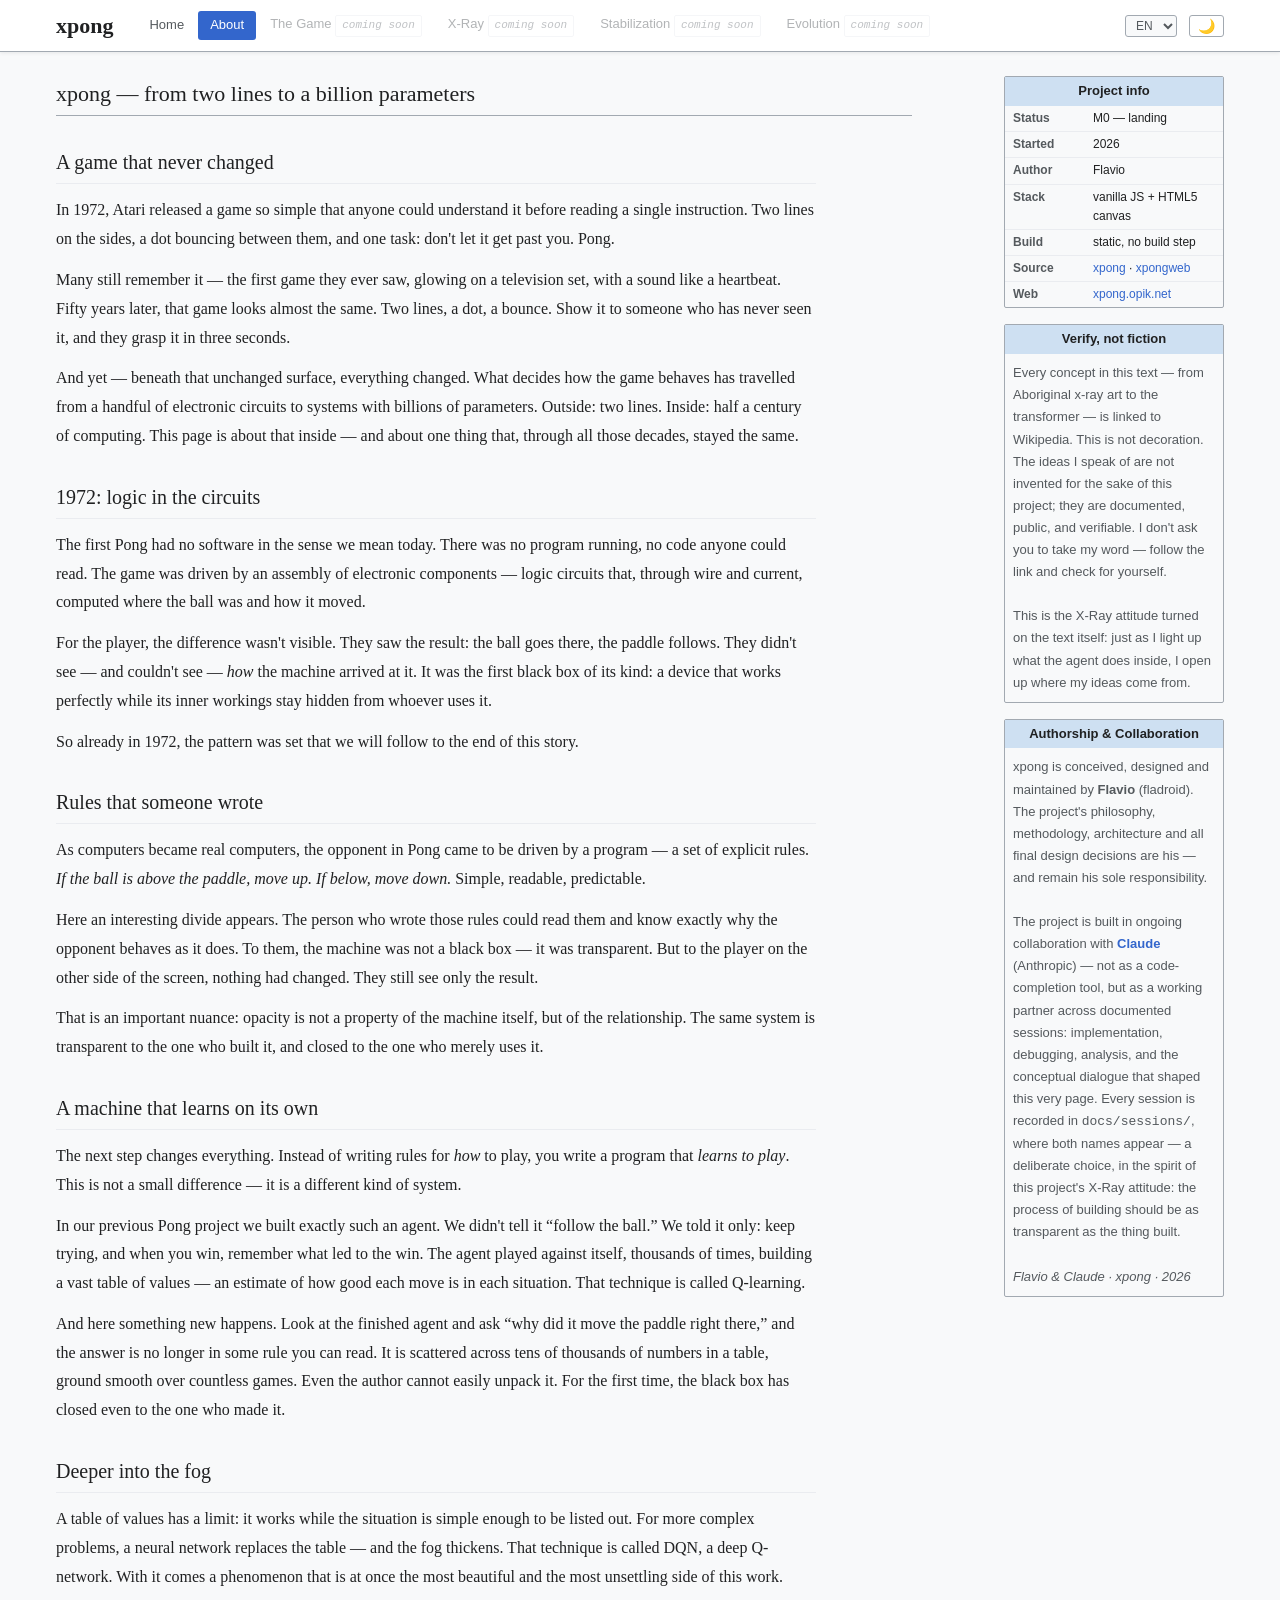
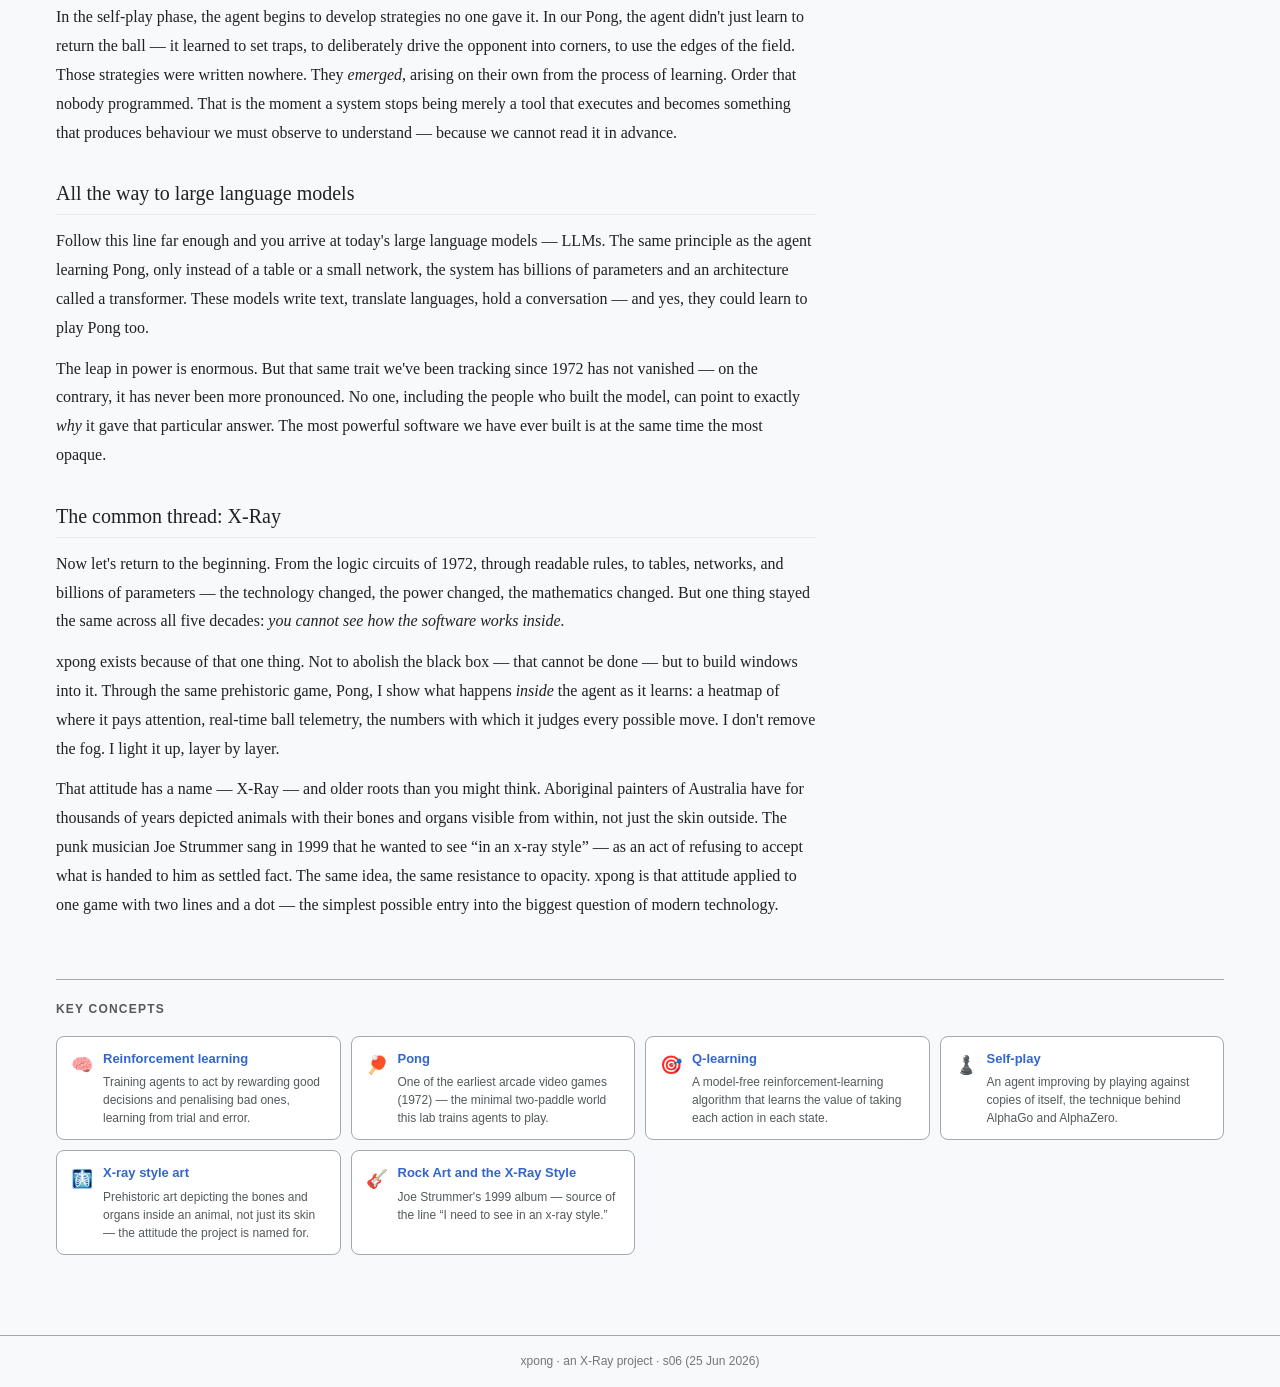
==== about.html @ b82e9281 "s06: About stranica (esej Pong->LLM + sidebar, Key Concepts), 5 jezika; footer bez F&C" ====
<!DOCTYPE html>
<html lang="en">
<head>
  <meta charset="utf-8">
  <meta name="viewport" content="width=device-width, initial-scale=1">
  <title>About — xpong</title>
  <link rel="stylesheet" href="xpong.css">
</head>
<body data-page="about">
  <header id="xp-header"></header>

  <div id="xp-page">
    <div id="about-layout">

      <!-- MAIN PROSE -->
      <div>
        <h1 class="xp-section-title" data-i18n="ab_title"></h1>
        <div class="xp-prose">
          <h2 data-i18n="ab_h1"></h2>
          <p data-i18n-html="ab_p1a"></p>
          <p data-i18n-html="ab_p1b"></p>
          <p data-i18n-html="ab_p1c"></p>

          <h2 data-i18n="ab_h2"></h2>
          <p data-i18n-html="ab_p2a"></p>
          <p data-i18n-html="ab_p2b"></p>
          <p data-i18n-html="ab_p2c"></p>

          <h2 data-i18n="ab_h3"></h2>
          <p data-i18n-html="ab_p3a"></p>
          <p data-i18n-html="ab_p3b"></p>
          <p data-i18n-html="ab_p3c"></p>

          <h2 data-i18n="ab_h4"></h2>
          <p data-i18n-html="ab_p4a"></p>
          <p data-i18n-html="ab_p4b"></p>
          <p data-i18n-html="ab_p4c"></p>

          <h2 data-i18n="ab_h5"></h2>
          <p data-i18n-html="ab_p5a"></p>
          <p data-i18n-html="ab_p5b"></p>

          <h2 data-i18n="ab_h6"></h2>
          <p data-i18n-html="ab_p6a"></p>
          <p data-i18n-html="ab_p6b"></p>

          <h2 data-i18n="ab_h7"></h2>
          <p data-i18n-html="ab_p7a"></p>
          <p data-i18n-html="ab_p7b"></p>
          <p data-i18n-html="ab_p7c"></p>
        </div>
      </div>

      <!-- SIDEBAR -->
      <aside>
        <div class="xp-infobox">
          <div class="xp-infobox-title" data-i18n="ab_side_project"></div>
          <table>
            <tr><td data-i18n="ab_side_status"></td><td data-i18n="ab_side_status_v"></td></tr>
            <tr><td>Started</td><td>2026</td></tr>
            <tr><td>Author</td><td>Flavio</td></tr>
            <tr><td>Stack</td><td>vanilla JS + HTML5 canvas</td></tr>
            <tr><td data-i18n="ab_side_build"></td><td data-i18n="ab_side_build_v"></td></tr>
            <tr><td>Source</td><td><a href="https://github.com/fladroid/xpong" target="_blank" rel="noopener">xpong</a> · <a href="https://github.com/fladroid/xpongweb" target="_blank" rel="noopener">xpongweb</a></td></tr>
            <tr><td>Web</td><td><a href="https://xpong.opik.net" target="_blank" rel="noopener">xpong.opik.net</a></td></tr>
          </table>
        </div>

        <div class="xp-infobox">
          <div class="xp-infobox-title" data-i18n="ab_side_verify"></div>
          <p class="xp-infobox-text" data-i18n-html="ab_side_verify_text"></p>
        </div>

        <div class="xp-infobox">
          <div class="xp-infobox-title" data-i18n="ab_side_auth"></div>
          <p class="xp-infobox-text" data-i18n-html="ab_side_auth_text"></p>
        </div>
      </aside>

    </div>
  </div>

  <footer id="xp-footer"></footer>
  <script src="app.js"></script>
</body>
</html>
---- xpong.css ----
/* ============================================================
   xpong — Shared Stylesheet
   Light (default) + Dark mode via [data-theme="dark"]
   ============================================================ */

*, *::before, *::after { box-sizing: border-box; margin: 0; padding: 0; }

/* --- CSS varijable --- */
:root {
  --bg:           #f8f9fa;
  --surface:      #ffffff;
  --border:       #a2a9b1;
  --border-light: #eaecf0;
  --text:         #202122;
  --text-muted:   #54595d;
  --text-light:   #72777d;
  --link:         #3366cc;
  --link-hover:   #6a8fd8;
  --accent:       #3366cc;
  --header-bg:    #ffffff;
  --toc-bg:       #f8f9fa;
  --infobox-head: #cee0f2;
  --badge-bg:     #eaecf0;
  --font-serif:   'Linux Libertine','Georgia','Times New Roman',serif;
  --font-sans:    'Linux Biolinum','Helvetica Neue',Arial,sans-serif;
  --font-mono:    'Courier New',monospace;
  --shadow:       0 1px 4px rgba(0,0,0,0.08);
}

[data-theme="dark"] {
  --bg:           #18191a;
  --surface:      #242526;
  --border:       #3a3b3c;
  --border-light: #2d2e2f;
  --text:         #e4e6ea;
  --text-muted:   #b0b3b8;
  --text-light:   #8a8d91;
  --link:         #7aabf7;
  --link-hover:   #aac8ff;
  --accent:       #7aabf7;
  --header-bg:    #242526;
  --toc-bg:       #1e1f20;
  --infobox-head: #2a3a5a;
  --badge-bg:     #3a3b3c;
  --shadow:       0 1px 4px rgba(0,0,0,0.4);
}

/* --- Base --- */
html { scroll-behavior: smooth; }
body {
  background: var(--bg);
  color: var(--text);
  font-family: var(--font-sans);
  font-size: 14px;
  line-height: 1.6;
  transition: background .2s, color .2s;
}
a { color: var(--link); text-decoration: none; }
a:hover { text-decoration: underline; color: var(--link-hover); }

/* --- Header --- */
#xp-header {
  background: var(--header-bg);
  border-bottom: 1px solid var(--border);
  padding: 8px 0;
  position: sticky;
  top: 0;
  z-index: 100;
  box-shadow: var(--shadow);
  transition: background .2s, border-color .2s;
}
#xp-header-inner {
  max-width: 1200px;
  margin: 0 auto;
  padding: 0 16px;
  display: flex;
  align-items: center;
  gap: 0;
}

/* Logo */
#xp-logo {
  font-family: var(--font-serif);
  font-size: 22px;
  font-weight: bold;
  color: var(--text);
  text-decoration: none;
  white-space: nowrap;
  margin-right: 24px;
}
#xp-logo span { color: var(--accent); }
#xp-logo:hover { text-decoration: none; }

/* Nav */
#xp-nav {
  display: flex;
  align-items: center;
  gap: 2px;
  flex: 1;
}
.xp-nav-link {
  padding: 4px 12px;
  border-radius: 3px;
  font-size: 13px;
  color: var(--text-muted);
  transition: background .15s, color .15s;
  white-space: nowrap;
}
.xp-nav-link:hover {
  background: var(--border-light);
  color: var(--text);
  text-decoration: none;
}
.xp-nav-link.active {
  background: var(--accent);
  color: #fff;
}

/* Header controls — desna strana */
#xp-header-controls {
  display: flex;
  align-items: center;
  gap: 12px;
  margin-left: auto;
}

/* Burger (mobile only) */
#xp-burger {
  display: none;
  background: none;
  border: 1px solid var(--border);
  border-radius: 3px;
  color: var(--text);
  font-size: 18px;
  padding: 2px 8px;
  cursor: pointer;
}

/* UI language dropdown */
#xp-lang-select {
  background: var(--bg);
  border: 1px solid var(--border);
  border-radius: 3px;
  padding: 2px 6px;
  font-size: 12px;
  color: var(--text-muted);
  cursor: pointer;
  outline: none;
}
#xp-lang-select:hover { border-color: var(--accent); }
#xp-lang-select:focus { border-color: var(--accent); }

/* Dark mode toggle */
#xp-theme-toggle {
  background: none;
  border: 1px solid var(--border);
  border-radius: 3px;
  padding: 3px 8px;
  cursor: pointer;
  font-size: 14px;
  color: var(--text-muted);
  transition: background .15s;
  line-height: 1;
}
#xp-theme-toggle:hover { background: var(--border-light); }

/* --- Page wrapper --- */
#xp-page {
  max-width: 1200px;
  margin: 0 auto;
  padding: 24px 16px;
}

/* --- Footer --- */
#xp-footer {
  border-top: 1px solid var(--border);
  background: var(--toc-bg);
  padding: 16px 0;
  margin-top: 48px;
  font-size: 12px;
  color: var(--text-light);
  text-align: center;
}
#xp-footer a { color: var(--text-light); }
#xp-footer a:hover { color: var(--link); }

.xp-prose pre { overflow-x: auto; }

/* --- Sidebar layout (za reader) --- */
.xp-layout-sidebar {
  display: grid;
  grid-template-columns: 220px 1fr;
  gap: 24px;
}

/* --- Surface box (sidebar, infobox...) --- */
.xp-box {
  background: var(--surface);
  border: 1px solid var(--border);
  border-radius: 2px;
  margin-bottom: 16px;
  overflow: hidden;
  transition: background .2s, border-color .2s;
}
.xp-box-title {
  background: var(--toc-bg);
  border-bottom: 1px solid var(--border);
  padding: 6px 12px;
  font-weight: bold;
  font-size: 13px;
  color: var(--text);
}
.xp-box-body { padding: 10px 12px; }

/* --- Main content panel --- */
.xp-main {
  min-width: 0;
  background: var(--surface);
  border: 1px solid var(--border);
  border-radius: 2px;
  padding: 24px 32px;
  transition: background .2s, border-color .2s;
}

/* --- Toggle switch --- */
.xp-toggle-wrap { display: flex; align-items: center; gap: 8px; font-size: 13px; }
.xp-toggle { position: relative; width: 36px; height: 18px; cursor: pointer; flex-shrink: 0; }
.xp-toggle input { opacity: 0; width: 0; height: 0; }
.xp-toggle-slider {
  position: absolute; inset: 0;
  background: var(--border);
  border-radius: 18px;
  transition: .2s;
}
.xp-toggle-slider::before {
  content: '';
  position: absolute;
  width: 12px; height: 12px;
  left: 3px; top: 3px;
  background: #fff;
  border-radius: 50%;
  transition: .2s;
}
.xp-toggle input:checked + .xp-toggle-slider { background: var(--accent); }
.xp-toggle input:checked + .xp-toggle-slider::before { transform: translateX(18px); }

/* --- Infobox (Wikipedia stil) --- */
.xp-infobox {
  float: right;
  clear: right;
  margin: 0 0 16px 24px;
  background: var(--toc-bg);
  border: 1px solid var(--border);
  border-radius: 2px;
  font-size: 12px;
  width: 220px;
}
.xp-infobox-title {
  background: var(--infobox-head);
  text-align: center;
  font-weight: bold;
  padding: 4px 8px;
  font-size: 13px;
}
.xp-infobox table { width: 100%; border-collapse: collapse; }
.xp-infobox td { padding: 3px 8px; vertical-align: top; }
.xp-infobox td:first-child { font-weight: bold; color: var(--text-muted); width: 80px; }
.xp-infobox tr { border-bottom: 1px solid var(--border-light); }
.xp-infobox tr:last-child { border-bottom: none; }

/* --- Badge --- */
.xp-badge {
  display: inline-block;
  background: var(--badge-bg);
  color: var(--text-muted);
  font-size: 11px;
  font-family: var(--font-mono);
  padding: 1px 6px;
  border-radius: 2px;
  border: 1px solid var(--border-light);
}
.xp-badge-coming-soon {
  background: none;
  color: var(--text-light);
  border-color: var(--border-light);
  font-style: italic;
}

/* --- Buttons --- */
.xp-btn {
  display: inline-block;
  padding: 5px 14px;
  border-radius: 3px;
  border: 1px solid var(--border);
  font-size: 13px;
  cursor: pointer;
  background: var(--surface);
  color: var(--text);
  transition: background .15s;
  text-decoration: none;
}
.xp-btn:hover { background: var(--border-light); text-decoration: none; }
.xp-btn-primary {
  background: var(--accent);
  color: #fff;
  border-color: var(--accent);
}
.xp-btn-primary:hover { opacity: 0.9; background: var(--accent); color: #fff; }
.xp-btn-disabled {
  opacity: 0.45;
  cursor: not-allowed;
  pointer-events: none;
}

/* --- Hero (landing page) --- */
.xp-hero {
  text-align: center;
  padding: 56px 24px 48px;
  border-bottom: 1px solid var(--border-light);
  margin-bottom: 40px;
}
.xp-hero-logo {
  font-family: var(--font-serif);
  font-size: 52px;
  font-weight: bold;
  color: var(--text);
  margin-bottom: 8px;
  letter-spacing: -1px;
  display: flex;
  align-items: center;
  justify-content: center;
  gap: 16px;
}
.xp-hero-icon { width: 64px; height: 64px; flex-shrink: 0; }
.xp-hero-logo span { color: var(--accent); }
.xp-hero-lab {
  font-size: 12px;
  font-weight: 600;
  letter-spacing: 2px;
  text-transform: uppercase;
  color: var(--accent);
  margin-bottom: 14px;
}
.xp-hero-tagline {
  font-size: 16px;
  color: var(--text-muted);
  margin-bottom: 32px;
  font-style: italic;
}
.xp-hero-desc {
  max-width: 680px;
  margin: 0 auto 36px;
  font-size: 15px;
  line-height: 1.8;
  color: var(--text);
  font-family: var(--font-serif);
}
.xp-hero-actions {
  display: flex;
  justify-content: center;
  gap: 12px;
  flex-wrap: wrap;
}

/* --- Cards (books.html) --- */
.xp-cards {
  display: grid;
  grid-template-columns: repeat(auto-fill, minmax(280px, 1fr));
  gap: 20px;
  margin-top: 24px;
}
.xp-card {
  background: var(--surface);
  border: 1px solid var(--border);
  border-radius: 3px;
  overflow: hidden;
  transition: box-shadow .15s, background .2s;
}
.xp-card:hover { box-shadow: 0 2px 8px rgba(0,0,0,0.12); }
.xp-card-head {
  background: var(--toc-bg);
  border-bottom: 1px solid var(--border);
  padding: 10px 14px;
}
.xp-card-title {
  font-family: var(--font-serif);
  font-size: 16px;
  font-weight: bold;
  color: var(--text);
  margin-bottom: 2px;
}
.xp-card-author { font-size: 12px; color: var(--text-muted); }
.xp-card-body { padding: 12px 14px; }
.xp-card-meta { font-size: 12px; color: var(--text-light); margin-bottom: 10px; }
.xp-card-langs {
  display: flex;
  flex-wrap: wrap;
  gap: 4px;
  margin-bottom: 14px;
}
.xp-card-actions {
  display: flex;
  flex-wrap: wrap;
  gap: 6px;
  border-top: 1px solid var(--border-light);
  padding-top: 10px;
}

/* --- Section headings --- */
#about-layout { display: grid; grid-template-columns: 1fr 280px; gap: 32px; align-items: start; }
.xp-infobox-text { font-size: 13px; line-height: 1.7; color: var(--text-muted); margin: 0; padding: 8px; }

.xp-section-title {
  font-family: var(--font-serif);
  font-size: 22px;
  font-weight: normal;
  border-bottom: 1px solid var(--border);
  padding-bottom: 4px;
  margin-bottom: 16px;
  color: var(--text);
}
.xp-section-subtitle {
  font-size: 13px;
  color: var(--text-muted);
  margin-top: -12px;
  margin-bottom: 20px;
}

/* --- Prose (about.html) --- */
.xp-prose {
  font-family: var(--font-serif);
  font-size: 16px;
  line-height: 1.8;
  color: var(--text);
  max-width: 760px;
}
.xp-prose h2 {
  font-size: 20px;
  font-weight: normal;
  border-bottom: 1px solid var(--border-light);
  padding-bottom: 3px;
  margin: 28px 0 12px;
}
.xp-prose h3 {
  font-size: 16px;
  font-weight: bold;
  margin: 20px 0 8px;
}
.xp-prose p { margin-bottom: 12px; }
.xp-prose code {
  font-family: var(--font-mono);
  font-size: 13px;
  background: var(--toc-bg);
  border: 1px solid var(--border-light);
  padding: 0 4px;
  border-radius: 2px;
}
.xp-prose pre {
  background: var(--toc-bg);
  border: 1px solid var(--border);
  border-radius: 2px;
  padding: 12px 16px;
  overflow-x: auto;
  margin-bottom: 16px;
}
.xp-prose pre code { background: none; border: none; padding: 0; }
.xp-prose table { border-collapse: collapse; width: 100%; margin-bottom: 16px; font-size: 14px; }
.xp-prose th { background: var(--toc-bg); text-align: left; padding: 6px 10px; border: 1px solid var(--border); }
.xp-prose td { padding: 5px 10px; border: 1px solid var(--border-light); }

/* --- Stats (stats.html) --- */
.xp-stats-grid {
  display: grid;
  grid-template-columns: repeat(auto-fill, minmax(200px, 1fr));
  gap: 16px;
  margin-bottom: 32px;
}
.xp-stat-card {
  background: var(--surface);
  border: 1px solid var(--border);
  border-radius: 2px;
  padding: 16px;
  text-align: center;
}
.xp-stat-number {
  font-family: var(--font-serif);
  font-size: 36px;
  font-weight: bold;
  color: var(--accent);
  line-height: 1.1;
}
.xp-stat-label {
  font-size: 12px;
  color: var(--text-muted);
  margin-top: 4px;
}

/* --- Loading / empty states --- */
.xp-loading {
  text-align: center;
  padding: 60px 0;
  color: var(--text-muted);
  font-size: 16px;
}


/* --- Key Concepts --- */
#xp-key-concepts {
  max-width: 1200px;
  margin: 0 auto;
  padding: 24px 16px 32px;
}
.xp-concepts-title {
  font-size: 12px;
  font-weight: 700;
  letter-spacing: 0.1em;
  text-transform: uppercase;
  color: var(--text-muted);
  border-top: 1px solid var(--border);
  padding-top: 20px;
  margin-bottom: 16px;
}
.xp-concepts-grid {
  display: grid;
  grid-template-columns: repeat(auto-fill, minmax(260px, 1fr));
  gap: 10px;
}
.xp-concept-card {
  display: flex;
  align-items: flex-start;
  gap: 10px;
  background: var(--surface);
  border: 1px solid var(--border);
  border-radius: 8px;
  padding: 12px 14px;
}
.xp-concept-icon { font-size: 18px; flex-shrink: 0; margin-top: 2px; }
.xp-concept-body { display: flex; flex-direction: column; gap: 4px; }
.xp-concept-name {
  font-weight: 600;
  font-size: 13px;
  color: var(--link);
  text-decoration: none;
}
.xp-concept-name:hover { text-decoration: underline; color: var(--link-hover); }
.xp-concept-desc { font-size: 12px; color: var(--text-muted); line-height: 1.5; }

/* --- Responsive --- */
@media (max-width: 700px) {
  .xp-layout-sidebar { grid-template-columns: 1fr; }
  #about-layout { grid-template-columns: 1fr !important; }
  .xp-prose table { display: block; overflow-x: auto; }
  .xp-main { padding: 16px; }
  .xp-hero-logo { font-size: 36px; }
  .xp-hero { padding: 32px 16px 28px; }
  #xp-nav { display: none; }
  #xp-burger { display: block; padding: 4px 12px; font-size: 20px; }
  #xp-logo { font-size: 17px; margin-right: 8px; }
  #xp-lang-select { font-size: 11px; }
  #xp-header-controls { gap: 5px; }
  #xp-header-inner { padding: 0 8px; }
  #xp-nav.open {
    display: flex;
    flex-direction: column;
    position: absolute;
    top: 100%;
    left: 0;
    right: 0;
    background: var(--header-bg);
    border-bottom: 1px solid var(--border);
    box-shadow: var(--shadow);
    padding: 8px 16px;
    gap: 4px;
  }
  #xp-nav.open .xp-nav-link { padding: 10px 12px; font-size: 15px; }
  #xp-header-inner { position: relative; }
}
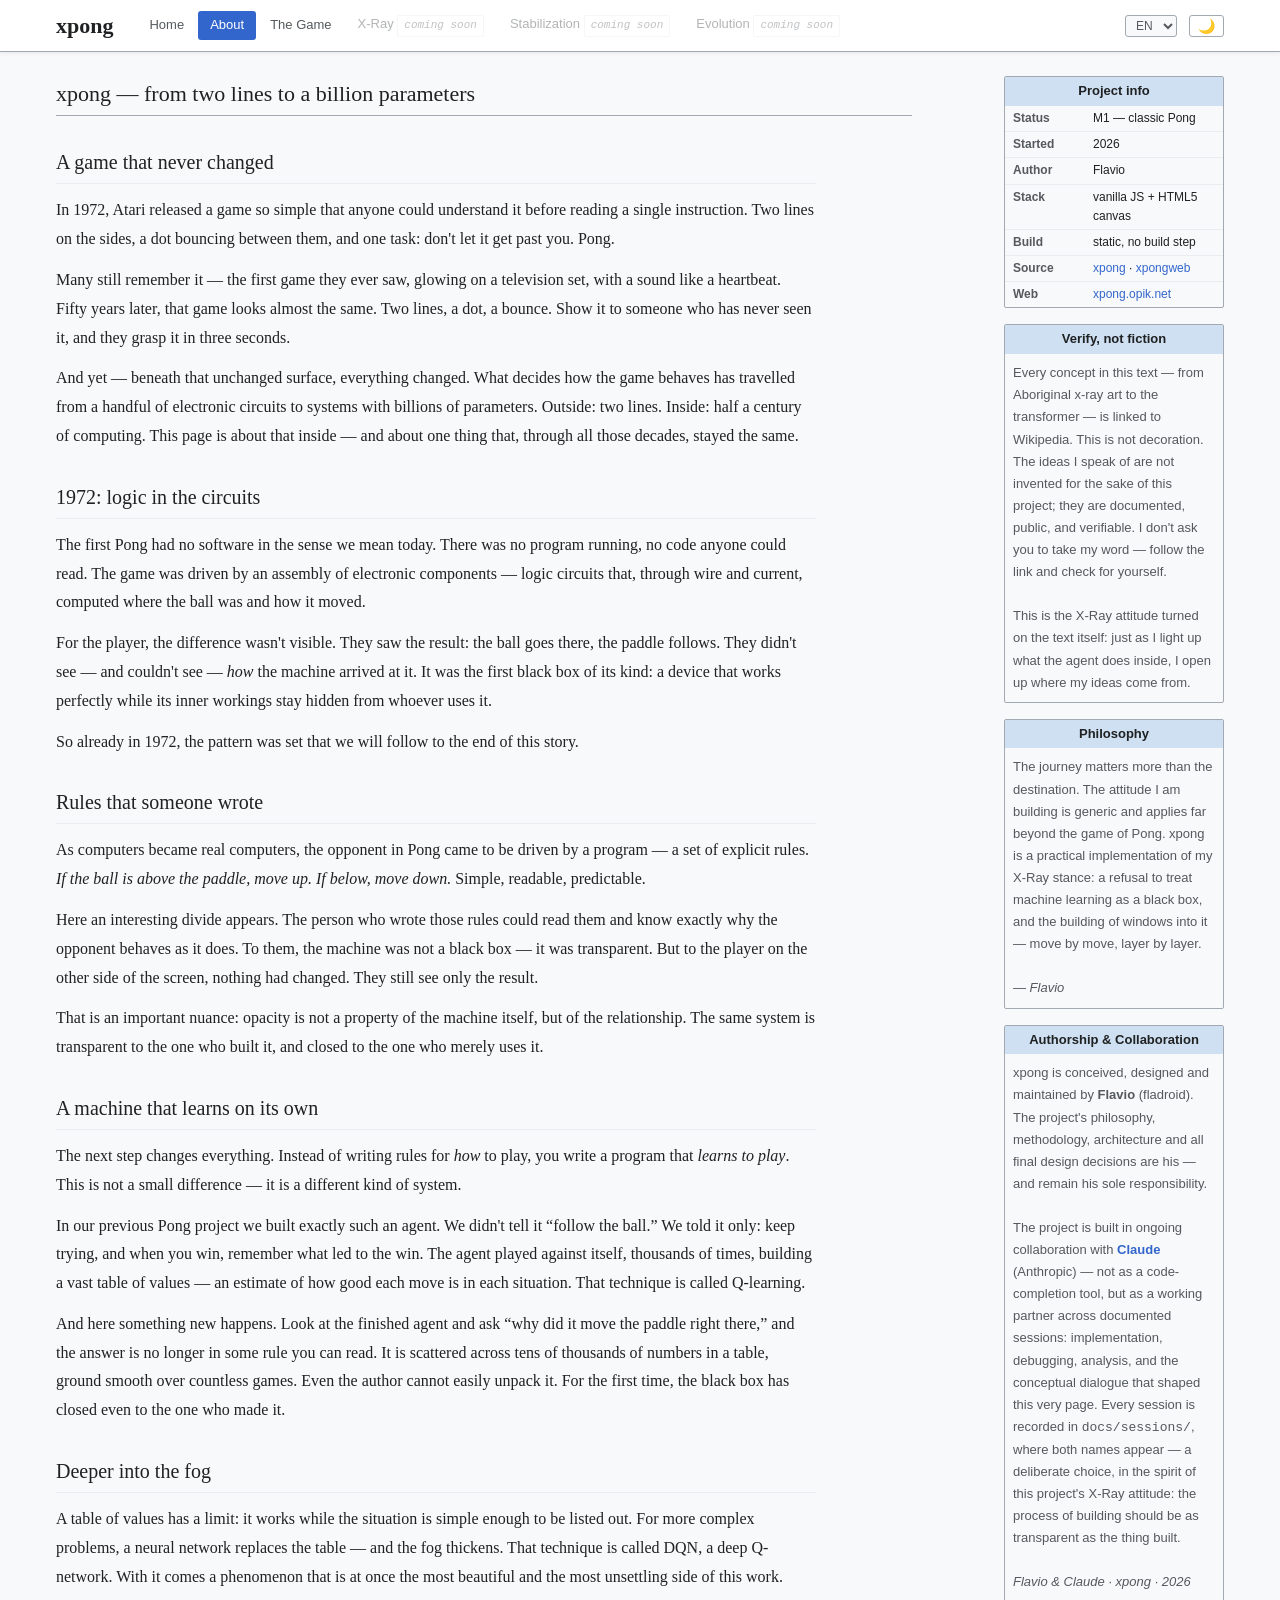
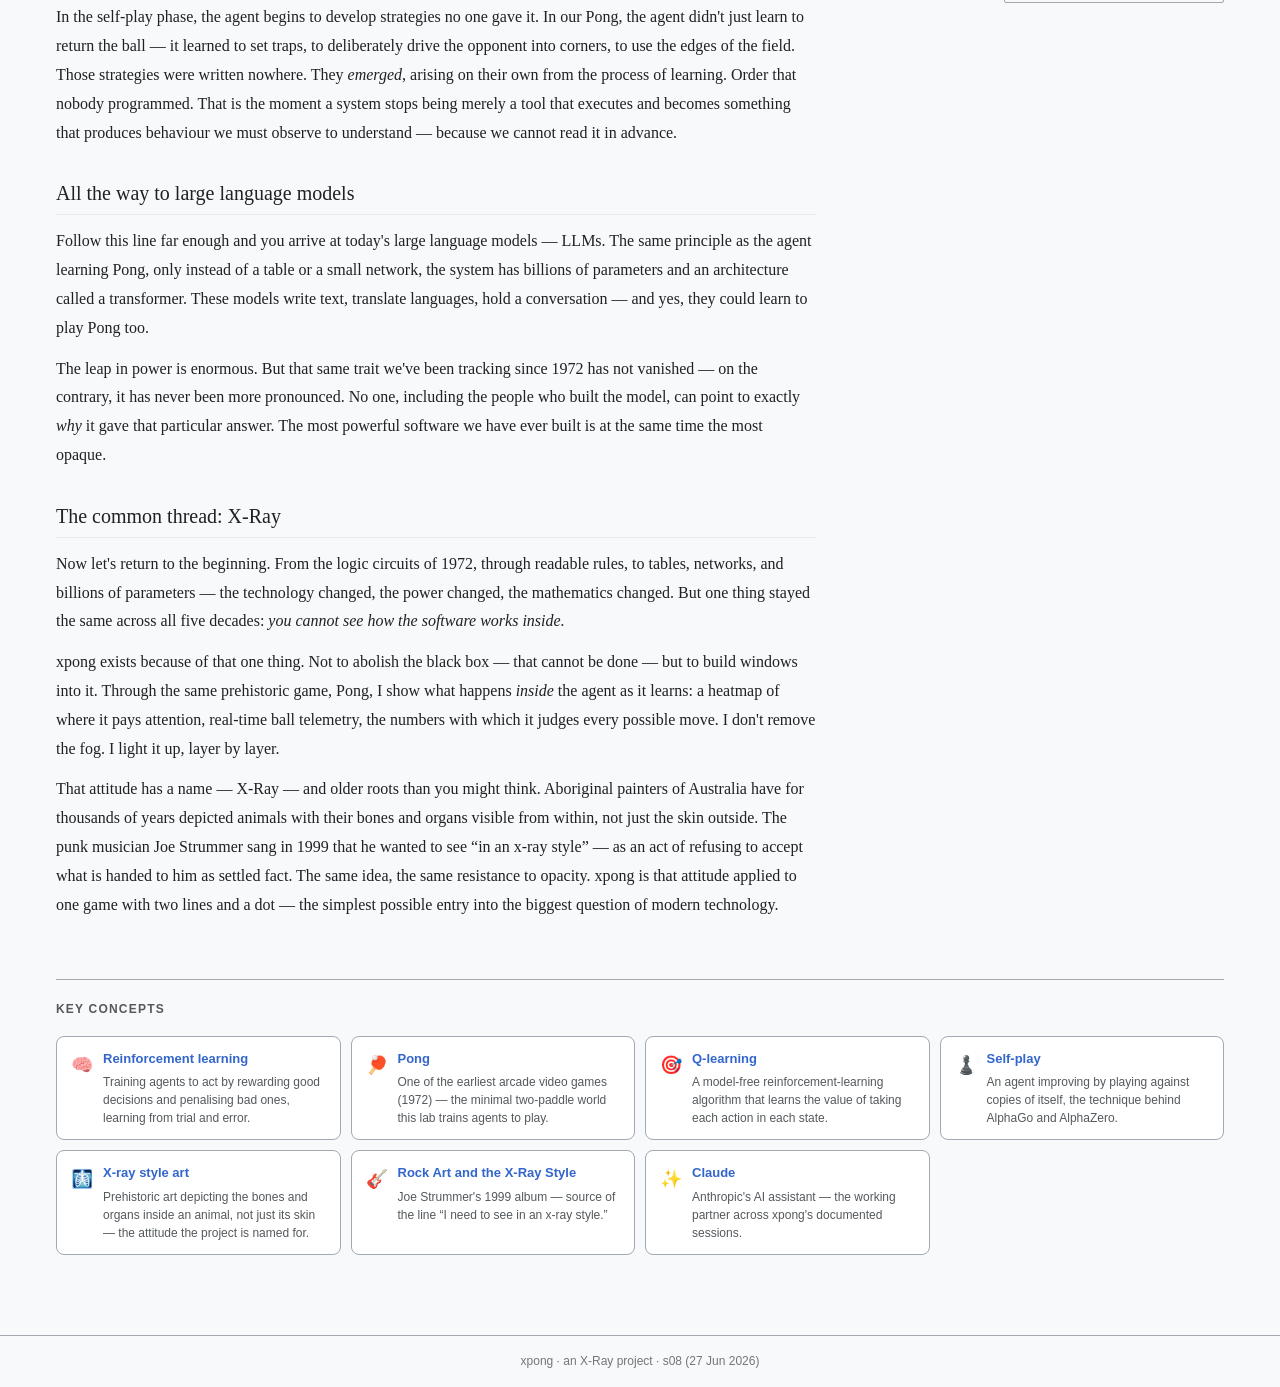
==== commit 05794692: "s08: About dopune — Filozofija sidebar box (5 jezika, jednina), Claude Key Concept kartica (✨, Claud" ====
--- a/about.html
+++ b/about.html
@@ -72,6 +72,10 @@
         </div>
 
         <div class="xp-infobox">
+          <div class="xp-infobox-title" data-i18n="ab_side_phil"></div>
+          <p class="xp-infobox-text" data-i18n-html="ab_side_phil_text"></p>
+        </div>
+        <div class="xp-infobox">
           <div class="xp-infobox-title" data-i18n="ab_side_auth"></div>
           <p class="xp-infobox-text" data-i18n-html="ab_side_auth_text"></p>
         </div>
--- a/xpong.css
+++ b/xpong.css
@@ -575,3 +575,129 @@
   #xp-nav.open .xp-nav-link { padding: 10px 12px; font-size: 15px; }
   #xp-header-inner { position: relative; }
 }
+
+/* --- M1: Pong game --- */
+.xp-game-wrap {
+  max-width: 900px;
+  margin: 0 auto;
+}
+.xp-game-scorebar {
+  display: flex;
+  align-items: center;
+  justify-content: center;
+  gap: 32px;
+  margin: 8px 0 16px;
+  font-family: var(--font-mono);
+}
+.xp-game-score {
+  font-size: 48px;
+  font-weight: bold;
+  color: var(--text);
+  min-width: 60px;
+  text-align: center;
+  line-height: 1;
+}
+.xp-game-score-label {
+  display: block;
+  font-family: var(--font-sans);
+  font-size: 12px;
+  font-weight: normal;
+  color: var(--text-muted);
+  text-transform: uppercase;
+  letter-spacing: 1px;
+  margin-bottom: 4px;
+}
+.xp-game-score-sep {
+  font-size: 32px;
+  color: var(--text-light);
+}
+.xp-game-canvas-box {
+  border: 2px solid var(--border);
+  border-radius: 6px;
+  overflow: hidden;
+  background: var(--surface);
+  line-height: 0;
+}
+#xp-game {
+  display: block;
+  touch-action: none;
+  width: 100%;
+  height: auto;
+}
+.xp-game-status {
+  text-align: center;
+  min-height: 22px;
+  margin: 12px 0;
+  color: var(--text-muted);
+  font-size: 14px;
+}
+.xp-game-controls {
+  display: flex;
+  align-items: center;
+  justify-content: center;
+  gap: 12px;
+  margin: 8px 0 24px;
+}
+.xp-game-btn {
+  font-family: var(--font-sans);
+  font-size: 15px;
+  padding: 10px 24px;
+  border: 1px solid var(--border);
+  border-radius: 4px;
+  background: var(--surface);
+  color: var(--text);
+  cursor: pointer;
+  transition: background .15s, border-color .15s;
+}
+.xp-game-btn:hover {
+  border-color: var(--accent);
+  color: var(--accent);
+}
+.xp-game-btn-primary {
+  background: var(--accent);
+  color: #fff;
+  border-color: var(--accent);
+  min-width: 130px;
+}
+.xp-game-btn-primary:hover {
+  background: var(--link-hover);
+  color: #fff;
+}
+.xp-game-legend {
+  display: flex;
+  justify-content: space-between;
+  gap: 16px;
+  max-width: 900px;
+  margin: 0 auto 16px;
+  font-size: 13px;
+  color: var(--text-muted);
+}
+.xp-game-legend-side {
+  flex: 1;
+  text-align: center;
+  padding: 10px;
+  border: 1px solid var(--border-light);
+  border-radius: 6px;
+}
+.xp-game-legend-side strong {
+  color: var(--text);
+  display: block;
+  margin-bottom: 4px;
+}
+.xp-game-legend kbd {
+  font-family: var(--font-mono);
+  font-size: 12px;
+  background: var(--badge-bg);
+  border: 1px solid var(--border);
+  border-radius: 3px;
+  padding: 1px 6px;
+  margin: 0 1px;
+}
+
+/* --- M1: Pong game — mobile --- */
+@media (max-width: 700px) {
+  .xp-game-score { font-size: 36px; }
+  .xp-game-scorebar { gap: 20px; }
+  .xp-game-legend { flex-direction: column; gap: 8px; }
+  .xp-game-controls { flex-wrap: wrap; }
+}
